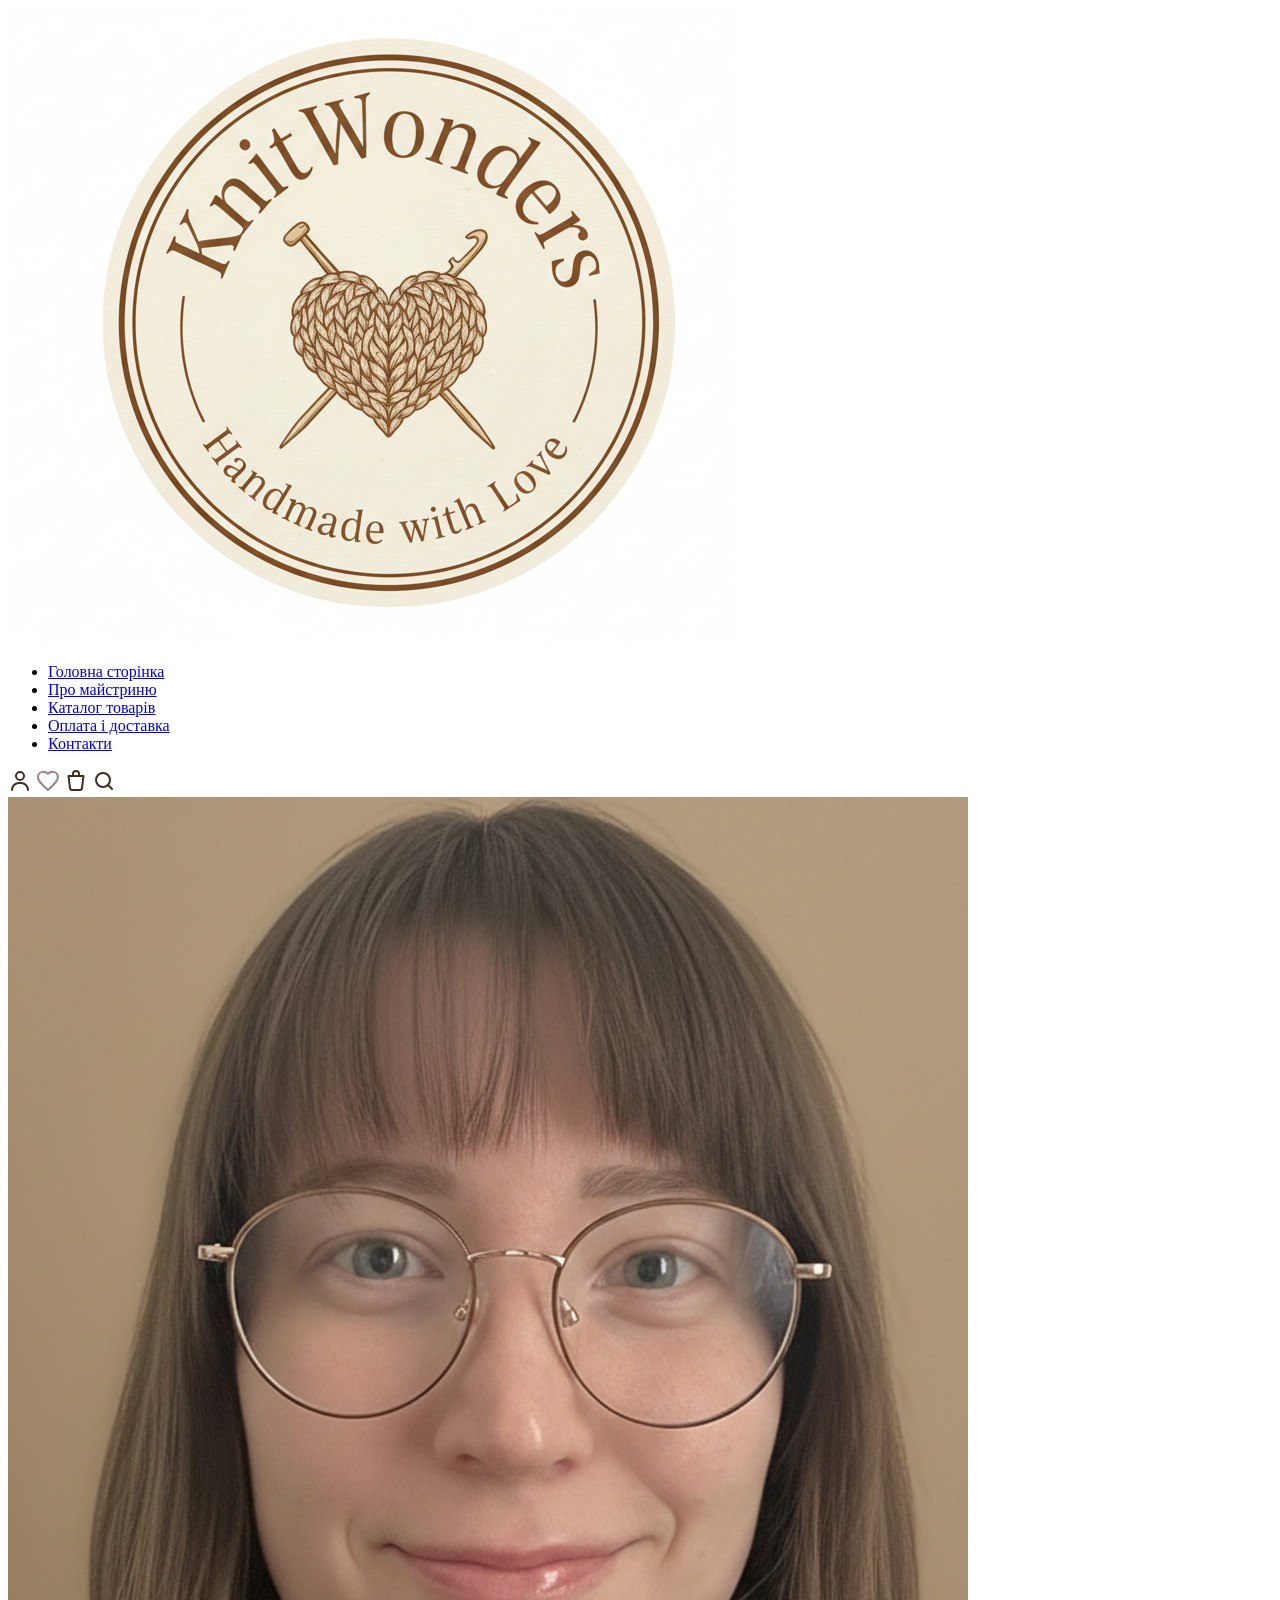
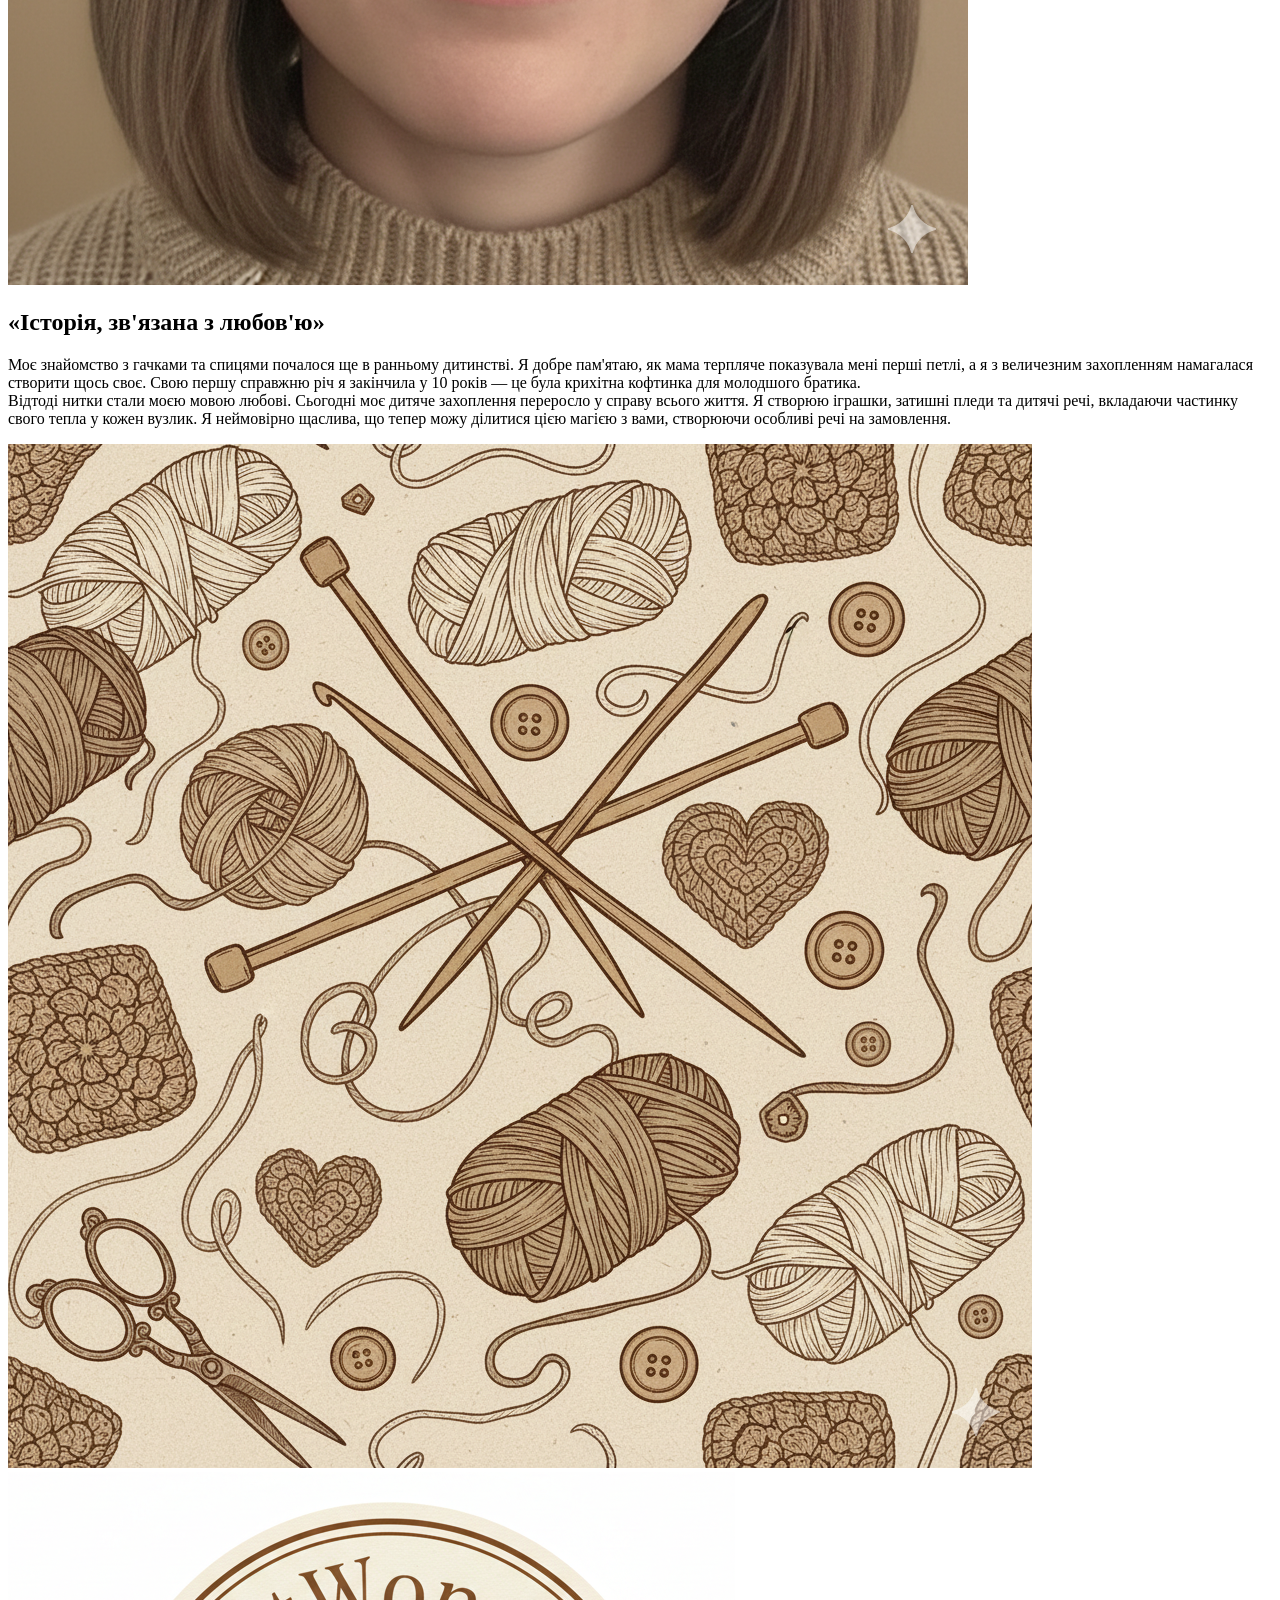
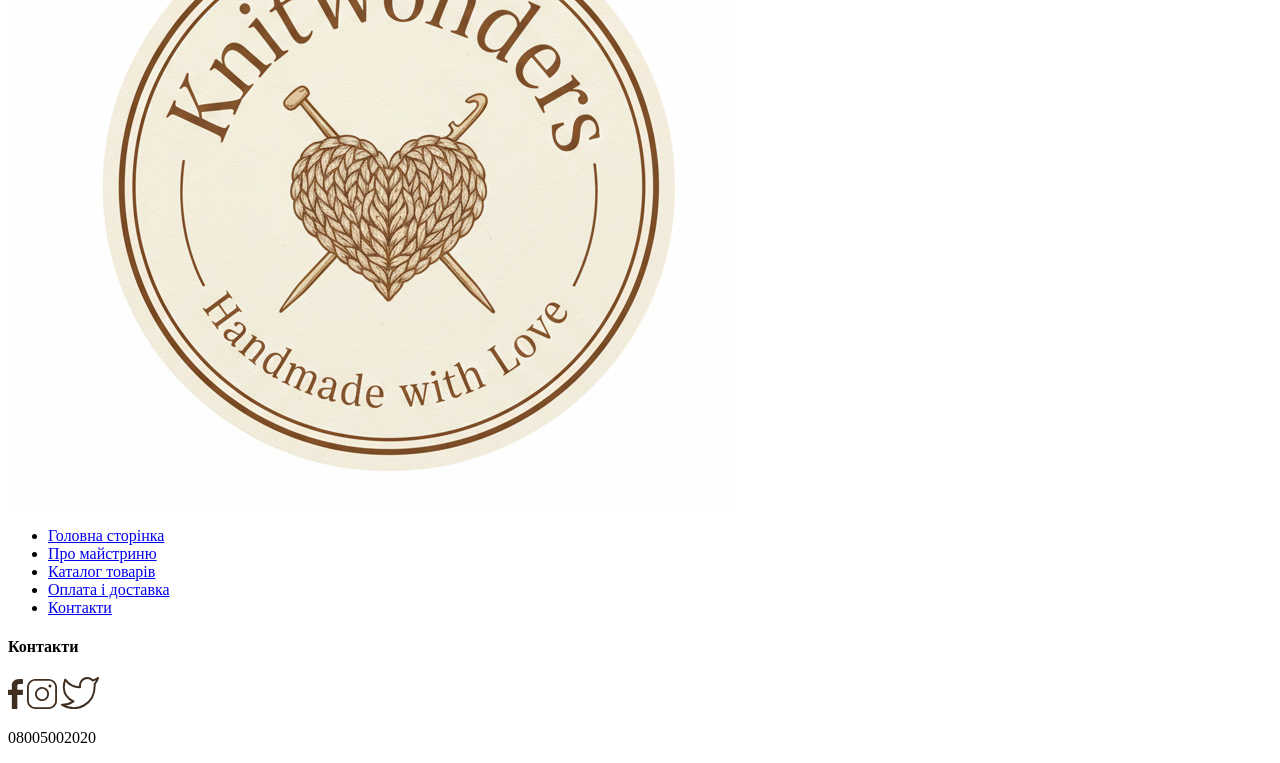
==== about.html @ 26080732 "first commit" ====
<!doctype html>
<html lang="uk">
  <head>
    <meta charset="UTF-8" />
    <meta name="viewport" content="width=device-width, initial-scale=1.0" />
    <link rel="icon" type="image/png" href="img/logo1.png" sizes="32x32" />
    <title>KnitWonders | В'язані іграшки та пледи</title>
    <link rel="stylesheet" href="style.css" />
    <script src="script.js" dafer></script>
  </head>
  <body>
    <header>
      <img src="img/logo1.png" alt="logo1" />
      <nav>
        <ul>
          <li><a href="index.html">Головна сторінка</a></li>
          <li><a href="about.html">Про майстриню</a></li>
          <li><a href="catalog.html">Каталог товарів</a></li>
          <li><a href="delivery.html">Оплата і доставка</a></li>
          <li><a href="#contacts">Контакти</a></li>
        </ul>
      </nav>
      <a href=""><img src="svg/user.svg" alt="user" /></a>
      <a href=""><img src="svg/heard.svg" alt="heard" /></a>
      <a href=""><img src="svg/bracket.svg" alt="bracket" /></a>
      <img src="svg/search.svg" alt="search" />
    </header>

    <section id="about_me">
      <img src="img/my_foto.png" alt="my_foto" />
      <h1>«Історія, зв'язана з любов'ю»</h1>
      <p>
        Моє знайомство з гачками та спицями почалося ще в ранньому дитинстві. Я
        добре пам'ятаю, як мама терпляче показувала мені перші петлі, а я з
        величезним захопленням намагалася створити щось своє. Свою першу
        справжню річ я закінчила у 10 років — це була крихітна кофтинка для
        молодшого братика. <br />
        Відтоді нитки стали моєю мовою любові. Сьогодні моє дитяче захоплення
        переросло у справу всього життя. Я створюю іграшки, затишні пледи та
        дитячі речі, вкладаючи частинку свого тепла у кожен вузлик. Я неймовірно
        щаслива, що тепер можу ділитися цією магією з вами, створюючи особливі
        речі на замовлення.
      </p>
    </section>
    <footer>
      <img
        src="img/Gemini_Generated_Image_ptmh42ptmh42ptmh.png"
        alt="img-footer"
      />
      <img src="img/logo1.png" alt="logo1" />
      <nav>
        <ul>
          <li><a href="index.html">Головна сторінка</a></li>
          <li><a href="about.html">Про майстриню</a></li>
          <li><a href="catalog.html">Каталог товарів</a></li>
          <li><a href="delivery.html">Оплата і доставка</a></li>
          <li><a href="contacts.html">Контакти</a></li>
        </ul>
      </nav>
      <div class="contact" id="contacts">
        <h4>Контакти</h4>
        <a href=""><img src="svg/facebook.svg" alt="facebook" /></a>
        <a href=""><img src="svg/instagram.svg" alt="instagram" /></a>
        <a href=""><img src="svg/twitter.svg" alt="twitter" /></a>
        <p>08005002020</p>
      </div>
    </footer>
  </body>
</html>
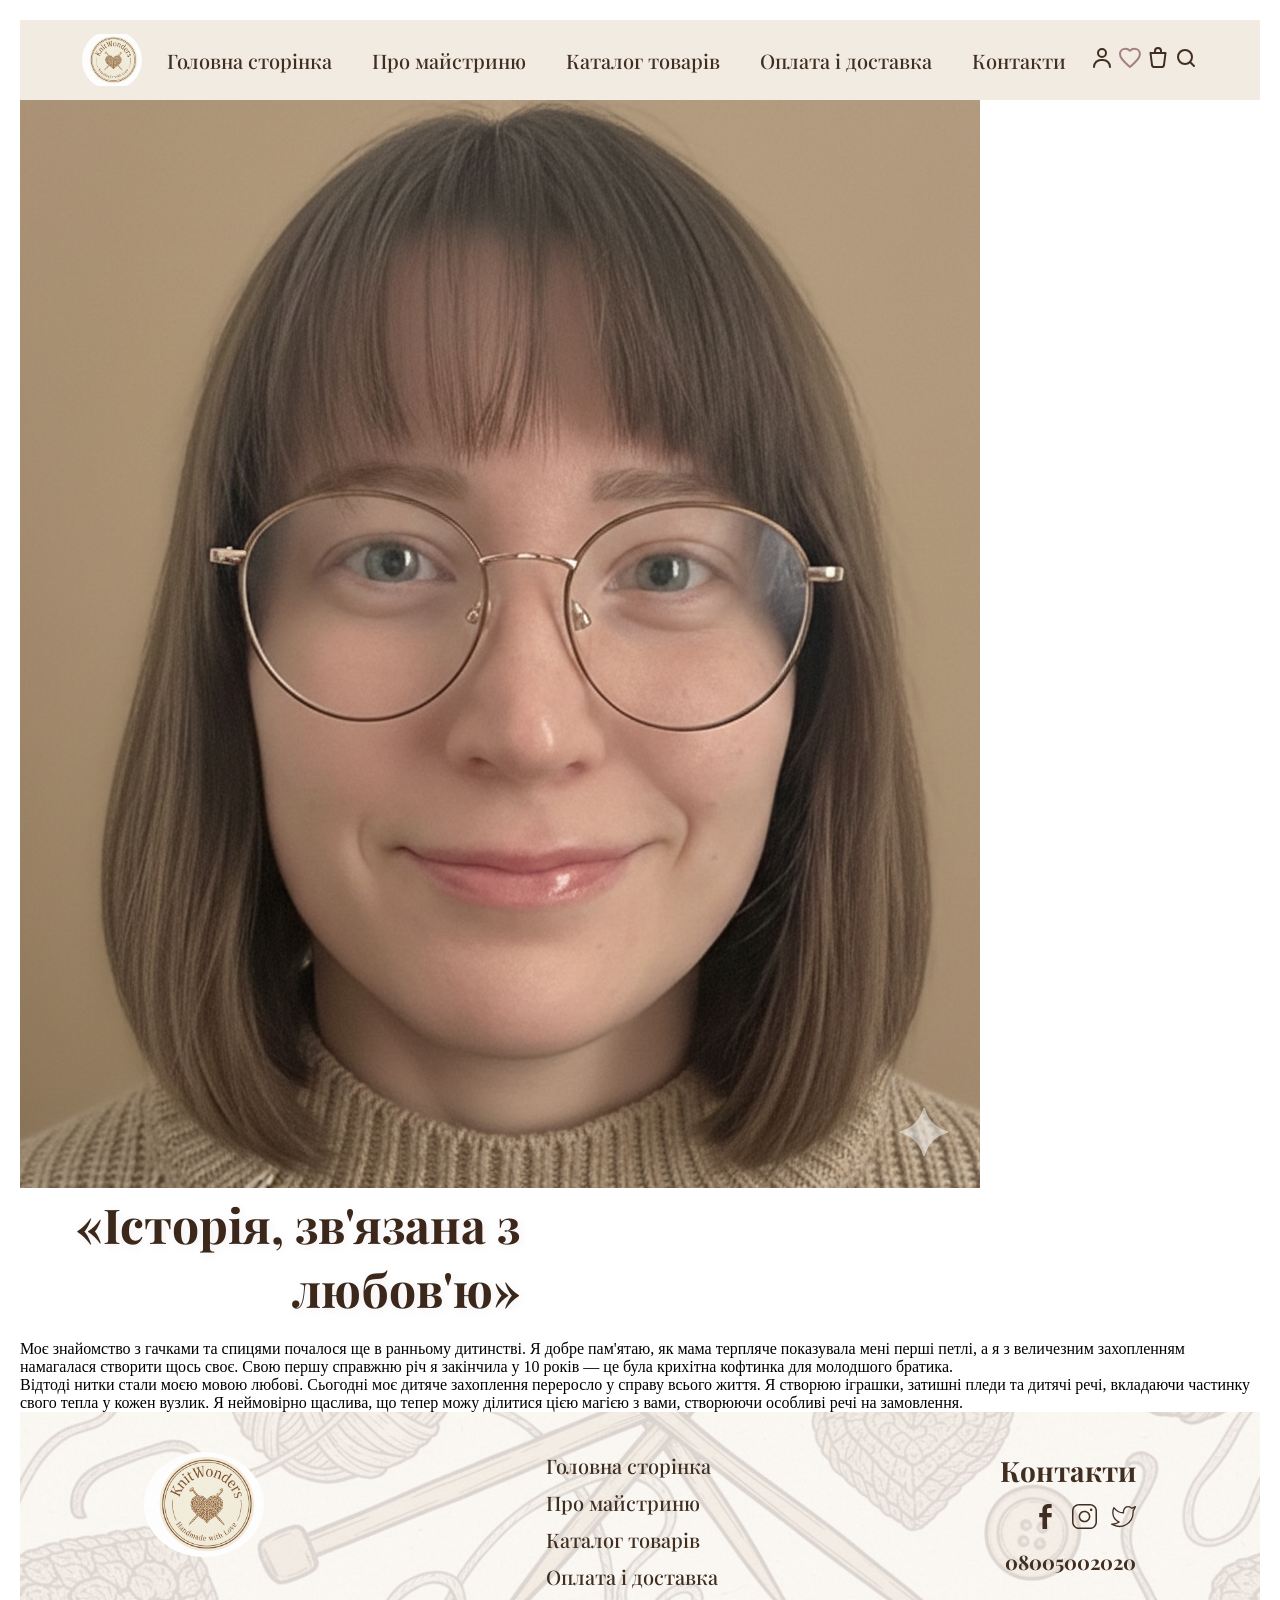
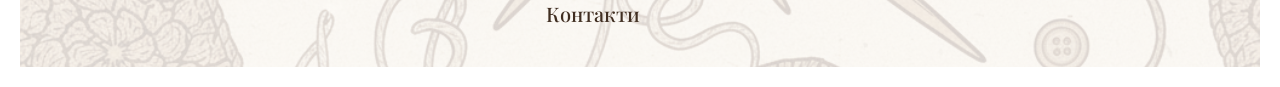
==== commit 83e6b359: "add changes" ====
--- a/about.html
+++ b/about.html
@@ -3,28 +3,26 @@
   <head>
     <meta charset="UTF-8" />
     <meta name="viewport" content="width=device-width, initial-scale=1.0" />
+    <link rel="preconnect" href="https://fonts.googleapis.com" />
+    <link rel="preconnect" href="https://fonts.gstatic.com" crossorigin />
+    <link
+      href="https://fonts.googleapis.com/css2?family=Delius+Unicase:wght@400;700&family=Farro:wght@300;400;500;700&family=Francois+One&family=Lato:ital,wght@0,100;0,300;0,400;0,700;0,900;1,100;1,300;1,400;1,700;1,900&family=Montserrat:wght@800&family=Nunito+Sans:ital,opsz,wght@0,6..12,200..1000;1,6..12,200..1000&family=Open+Sans:ital,wght@0,300..800;1,300..800&family=PT+Sans:ital,wght@0,400;0,700;1,400;1,700&family=Playfair+Display:ital,wght@0,400..900;1,400..900&family=Playwrite+NZ+Basic+Guides&family=Quicksand:wght@300..700&family=Raleway:ital,wght@0,100..900;1,100..900&family=Red+Hat+Display:ital,wght@0,300..900;1,300..900&family=Roboto:ital,wght@0,100..900;1,100..900&family=Source+Sans+3:ital,wght@1,600&family=Work+Sans:ital,wght@1,100..900&display=swap"
+      rel="stylesheet"
+    />
     <link rel="icon" type="image/png" href="img/logo1.png" sizes="32x32" />
     <title>KnitWonders | В'язані іграшки та пледи</title>
-    <link rel="stylesheet" href="style.css" />
-    <script src="script.js" dafer></script>
+    <link rel="stylesheet" href="style_hero.css" />
+    <link rel="stylesheet" href="style_header.css" />
+    <link rel="stylesheet" href="style_products.css" />
+    <link rel="stylesheet" href="style_reviews.css" />
+    <link rel="stylesheet" href="style_footer.css" />
+
+    <script src="script.js" defer></script>
+    <script src="script_reviews.js" defer></script>
+    <script src="include.js" defer></script>
   </head>
   <body>
-    <header>
-      <img src="img/logo1.png" alt="logo1" />
-      <nav>
-        <ul>
-          <li><a href="index.html">Головна сторінка</a></li>
-          <li><a href="about.html">Про майстриню</a></li>
-          <li><a href="catalog.html">Каталог товарів</a></li>
-          <li><a href="delivery.html">Оплата і доставка</a></li>
-          <li><a href="#contacts">Контакти</a></li>
-        </ul>
-      </nav>
-      <a href=""><img src="svg/user.svg" alt="user" /></a>
-      <a href=""><img src="svg/heard.svg" alt="heard" /></a>
-      <a href=""><img src="svg/bracket.svg" alt="bracket" /></a>
-      <img src="svg/search.svg" alt="search" />
-    </header>
+    <div id="header-placeholder"></div>
 
     <section id="about_me">
       <img src="img/my_foto.png" alt="my_foto" />
@@ -42,28 +40,6 @@
         речі на замовлення.
       </p>
     </section>
-    <footer>
-      <img
-        src="img/Gemini_Generated_Image_ptmh42ptmh42ptmh.png"
-        alt="img-footer"
-      />
-      <img src="img/logo1.png" alt="logo1" />
-      <nav>
-        <ul>
-          <li><a href="index.html">Головна сторінка</a></li>
-          <li><a href="about.html">Про майстриню</a></li>
-          <li><a href="catalog.html">Каталог товарів</a></li>
-          <li><a href="delivery.html">Оплата і доставка</a></li>
-          <li><a href="contacts.html">Контакти</a></li>
-        </ul>
-      </nav>
-      <div class="contact" id="contacts">
-        <h4>Контакти</h4>
-        <a href=""><img src="svg/facebook.svg" alt="facebook" /></a>
-        <a href=""><img src="svg/instagram.svg" alt="instagram" /></a>
-        <a href=""><img src="svg/twitter.svg" alt="twitter" /></a>
-        <p>08005002020</p>
-      </div>
-    </footer>
+    <div id="footer-placeholder"></div>
   </body>
 </html>
--- a/style_hero.css
+++ b/style_hero.css
@@ -0,0 +1,76 @@
+* {
+  margin: 0;
+  padding: 0;
+  box-sizing: border-box;
+}
+
+#hero {
+  position: relative;
+  width: 100%;
+  height: 80vh;
+  overflow: hidden;
+}
+
+.slide {
+  position: absolute;
+  top: 0;
+  left: 0;
+  width: 100%;
+  height: 100%;
+  object-fit: cover;
+  opacity: 0;
+  transition: opacity 1s ease-in-out;
+  z-index: 1;
+  display: block !important;
+}
+
+.slide.active {
+  opacity: 1;
+  z-index: 2;
+}
+
+.hero-overlay {
+  position: absolute;
+  top: 0;
+  left: 0;
+  width: 100%;
+  height: 100%;
+  z-index: 3;
+  display: flex;
+  flex-direction: column;
+  justify-content: space-evenly;
+  align-items: flex-end;
+  padding: 0 5%;
+  pointer-events: none;
+}
+
+h1 {
+  color: #3b281b;
+  font-size: 48px;
+  text-align: right;
+  max-width: 500px;
+  margin-bottom: 20px;
+  font-family: "Playfair Display", serif;
+  text-shadow: 2px 2px 10px rgb(243, 238, 238);
+}
+
+.dots {
+  list-style: none;
+  display: flex;
+  gap: 15px;
+  pointer-events: auto;
+  margin-top: 20px;
+}
+
+.dot {
+  width: 15px;
+  height: 15px;
+  border: 3px solid rgba(243, 238, 238, 0.501);
+  border-radius: 50%;
+  cursor: pointer;
+  transition: 0.3s;
+}
+
+.dot.active {
+  background-color: #8c6a4a;
+}
--- a/style_header.css
+++ b/style_header.css
@@ -0,0 +1,55 @@
+body {
+  margin: 20px;
+}
+/* Основні стилі для всієї шапки */
+header {
+  display: flex;
+  justify-content: space-between;
+  align-items: center;
+  padding: 10px 5%;
+  background-color: #f2ebe1;
+}
+
+header img[alt="logo1"] {
+  width: 60px;
+  height: 60px;
+  object-fit: contain;
+  border-radius: 50%;
+}
+
+nav ul {
+  list-style: none;
+  display: flex;
+  margin: 0;
+  padding: 0;
+  gap: 40px;
+}
+
+nav ul li a {
+  text-decoration: none; 
+  color: #402e21; 
+  font-weight: 500;
+  transition: color 0.3s ease; 
+    font-family: "Playfair Display", serif; 
+    font-size: 20px;
+}
+
+nav ul li a:hover {
+  color: #8c6a4a; 
+}
+
+.header-icons {
+  display: flex;
+  align-items: center;
+  gap: 15px; 
+}
+
+header img[src^="svg/"] {
+  width: 24px;
+  height: 24px;
+  transition: transform 0.2s ease;
+}
+
+header img[src^="svg/"]:hover {
+  transform: scale(1.1); /
+}
--- a/style_products.css
+++ b/style_products.css
@@ -0,0 +1,84 @@
+/* Основний контейнер для секції */
+#products {
+  background-color: #f2ebe1;
+  padding: 50px 1%;
+  text-align: center; /* Центруємо заголовок "Каталог" */
+}
+
+#products h2 {
+  margin-bottom: 30px;
+  font-size: 2rem;
+  color: #402e21;
+  font-family: "Playfair Display", serif;
+  font-size: 40px;
+}
+
+/* Контейнер, що тримає всі три блоки */
+#catalog1 {
+  display: flex;
+  flex-wrap: wrap; /* Дозволяє блокам переноситися на новий рядок */
+  justify-content: space-around; /* Центрує блоки в ряду */
+  gap: 50px; /* Відстань між блоками */
+}
+
+/* Стилі для кожного окремого блоку каталогу */
+.catalog {
+  display: flex;
+  flex-direction: column; /* Вибудовує елементи всередині блоку вертикально */
+  align-items: center; /* Центрує назву, фото та посилання */
+  width: 500px; /* Фіксована ширина для гарного вигляду */
+  background: #fff; /* Білий фон (за бажанням) */
+  padding: 20px;
+  border-radius: 15px;
+  box-shadow: 0 4px 10px rgba(0, 0, 0, 0.05); /* Легка тінь */
+}
+
+/* Назва блоку — зверху */
+.catalog h3 {
+  order: 1; /* Задаємо черговість: 1 — найперший */
+  margin-bottom: 15px;
+  color: #402e21;
+  font-family: "Playfair Display", serif;
+  font-size: 28px;
+}
+
+/* Картинка — посередині */
+.catalog img {
+  order: 2; /* 2 — посередині */
+  width: 100%; /* Розтягуємо по ширині блоку */
+  height: 360px; /* Фіксуємо висоту, щоб всі блоки були однакові */
+  object-fit: cover; /* Обрізаємо фото, щоб не деформувалося */
+  border-radius: 10px;
+  margin-bottom: 15px;
+}
+
+/* Посилання — знизу */
+.catalog a {
+  order: 3; /* 3 — в самому низу */
+  text-decoration: none;
+  color: #8c6a4a;
+  font-weight: bold;
+  border: 2px solid #8c6a4a;
+  padding: 10px 20px;
+  border-radius: 25px;
+  transition: all 0.3s ease;
+  font-family: "Playfair Display", serif;
+  font-size: 20px;
+}
+
+.catalog a:hover {
+  background-color: #8c6a4a;
+  color: #fff;
+}
+
+/* Адаптація для телефонів */
+@media (max-width: 768px) {
+  #products {
+    flex-direction: column; /* Блоки стають один під одним */
+    align-items: center;
+  }
+
+  .catalog {
+    width: 90%; /* На мобільному займають майже всю ширину */
+  }
+}
--- a/style_reviews.css
+++ b/style_reviews.css
@@ -0,0 +1,195 @@
+.container h2 {
+  display: flex;
+  justify-content: center;
+  margin: 40px;
+  color: #402e21;
+  font-family: "Playfair Display", serif;
+  font-size: 40px;
+}
+/* Контейнер для відгуків */
+
+.reviews-container {
+  display: flex;
+  flex-wrap: wrap;
+  gap: 20px;
+  justify-content: center;
+  margin-bottom: 40px;
+}
+
+/* Картка відгуку */
+.review-card {
+  background: #fff;
+  border-radius: 15px;
+  padding: 20px;
+  width: 300px; /* Ширина кожної картки */
+  box-shadow: 0 4px 15px rgba(0, 0, 0, 0.05);
+  border: 1px solid #f0e6db;
+}
+
+.user-info {
+  display: flex;
+  align-items: center;
+  gap: 15px;
+  margin-bottom: 15px;
+}
+
+.user-avatar {
+  width: 50px;
+  height: 50px;
+  border-radius: 50%; /* Робимо аватар круглим */
+  object-fit: cover;
+}
+
+.user-name {
+  margin: 0;
+  color: #402e21;
+}
+
+.review-text {
+  font-style: italic;
+  color: #555;
+  line-height: 1.5;
+}
+
+/* Стилі для форми */
+.reviews-form-container {
+  max-width: 600px;
+  margin: 0 auto;
+  background: #fdfaf7;
+  padding: 30px;
+  border-radius: 20px;
+  display: none; /* ПРИХОВАНО ЗА ЗАМОВЧУВАННЯМ */
+  box-shadow: 0 5px 20px rgba(0, 0, 0, 0.1);
+}
+
+.reviews-form-container.active {
+  display: block; /* ПОКАЗУЄМО, КОЛИ ДОДАЄТЬСЯ КЛАС active */
+}
+
+/* Кнопка "Написати відгук" */
+.toggle-form-btn {
+  display: block;
+  margin: 20px auto;
+  background-color: #8c6a4a;
+  color: white;
+  padding: 12px 25px;
+  border: none;
+  border-radius: 25px;
+  cursor: pointer;
+  font-weight: bold;
+  transition: 0.3s;
+}
+
+.toggle-form-btn:hover {
+  background-color: #402e21;
+}
+
+/* Поля форми */
+.form-row {
+  display: flex;
+  gap: 10px;
+  margin-bottom: 15px;
+}
+
+.form-row input,
+textarea {
+  width: 100%;
+  padding: 12px;
+  border: 1px solid #d9c5b2;
+  border-radius: 10px;
+  outline: none;
+}
+
+.submit-btn {
+  width: 100%;
+  background: #402e21;
+  color: white;
+  padding: 12px;
+  border: none;
+  border-radius: 10px;
+  cursor: pointer;
+  font-size: 16px;
+}
+/* Відгуки в рядок */
+.reviews-container {
+  display: flex;
+  flex-wrap: wrap; /* Дозволяє карткам переноситися, якщо мало місця */
+  gap: 20px;
+  justify-content: center;
+  padding: 20px 0;
+}
+
+.review-card {
+  flex: 0 1 300px; /* Картка не більше 300px */
+  border: 1px solid #ddd;
+  padding: 15px;
+  border-radius: 10px;
+  background: #fff;
+}
+
+/* Форма */
+.reviews-form-container {
+  display: none; /* СПОЧАТКУ ПРИХОВАНО */
+  margin-top: 20px;
+  padding: 20px;
+  border-radius: 10px;
+  background-color: #f9f4f0;
+}
+
+/* Клас, який ми будемо додавати через JS */
+.reviews-form-container.show {
+  display: block;
+}
+
+.toggle-form-btn {
+  display: block;
+  margin: 20px auto;
+  padding: 10px 20px;
+  cursor: pointer;
+}
+
+/* Батьківський контейнер, який обрізає все, що виходить за край */
+.reviews-section .container {
+  overflow: hidden;
+  position: relative;
+  padding: 20px 0;
+}
+
+/* Контейнер зі слайдами */
+.reviews-container {
+  display: flex;
+  flex-wrap: nowrap; /* Важливо: не дозволяємо карткам переноситися на новий рядок */
+  gap: 20px;
+  padding: 20px;
+
+  /* Додаємо автоматичну прокрутку */
+  overflow-x: auto; /* Дозволяє крутити пальцем на телефонах */
+  scroll-behavior: smooth;
+
+  /* Ховаємо смугу прокрутки для охайності */
+  -ms-overflow-style: none; /* для IE та Edge */
+  scrollbar-width: none; /* для Firefox */
+}
+
+.reviews-container::-webkit-scrollbar {
+  display: none; /* для Chrome, Safari та Opera */
+}
+
+/* Картка відгуку */
+.review-card {
+  flex: 0 0 300px; /* Картка завжди має ширину 300px і не стискається */
+  background: #fff;
+  border-radius: 15px;
+  padding: 20px;
+  box-shadow: 0 4px 15px rgba(0, 0, 0, 0.05);
+  border: 1px solid #f0e6db;
+}
+/* Кнопки видалення приховані для всіх */
+.delete-btn {
+  display: none !important;
+}
+
+/* Клас, який ми увімкнемо лише для вас */
+body.admin-mode .delete-btn {
+  display: block !important;
+}
--- a/style_footer.css
+++ b/style_footer.css
@@ -0,0 +1,93 @@
+footer {
+  background-image:
+    linear-gradient(rgba(255, 255, 255, 0.8), rgba(255, 255, 255, 0.8)),
+    url("img/Gemini_Generated_Image_ptmh42ptmh42ptmh.png");
+  background-size: cover;
+  background-position: center;
+  background-repeat: no-repeat;
+
+  /* Розподіляємо контент по боках */
+  display: flex;
+  justify-content: space-between;
+  align-items: flex-start;
+  padding: 40px 10%;
+  color: #402e21; /* Ваш основний колір тексту */
+}
+
+/* Приховуємо саму картинку з HTML, бо вона тепер на бекграунді */
+footer > img:first-child {
+  display: none;
+}
+
+/* Логотип та навігація (Ліва частина) */
+footer img[alt="logo1"] {
+  width: 120px; /* Налаштуйте розмір логотипу під себе */
+  margin-bottom: 20px;
+  border-radius: 50%;
+}
+
+footer nav ul {
+  list-style: none;
+  padding: 0;
+  margin: 0;
+  display: flex;
+  flex-direction: column; /* У стовпчик */
+  gap: 10px;
+}
+
+footer nav ul li a {
+  text-decoration: none;
+  color: #402e21;
+  font-weight: 500;
+  transition: 0.3s;
+}
+
+footer nav ul li a:hover {
+  color: #8c6a4a; /* Колір при наведенні */
+}
+
+/* Контакти (Права частина) */
+.contact {
+  text-align: right; /* Текст притиснутий до правого краю */
+}
+
+.contact h4 {
+  margin-bottom: 15px;
+  font-size: 28px;
+  font-family: "Playfair Display", serif;
+}
+
+.contact a {
+  display: inline-block;
+  margin-left: 10px;
+  transition: transform 0.3s;
+}
+
+.contact a:hover {
+  transform: scale(1.1); /* Легке збільшення іконок */
+}
+
+.contact img {
+  width: 25px; /* Розмір іконок соцмереж */
+  height: 25px;
+}
+
+.contact p {
+  margin-top: 15px;
+  font-weight: bold;
+  font-size: 20px;
+  font-family: "Playfair Display", serif;
+}
+
+/* Адаптація для телефонів */
+@media (max-width: 768px) {
+  footer {
+    flex-direction: column;
+    align-items: center;
+    text-align: center;
+    gap: 30px;
+  }
+  .contact {
+    text-align: center;
+  }
+}
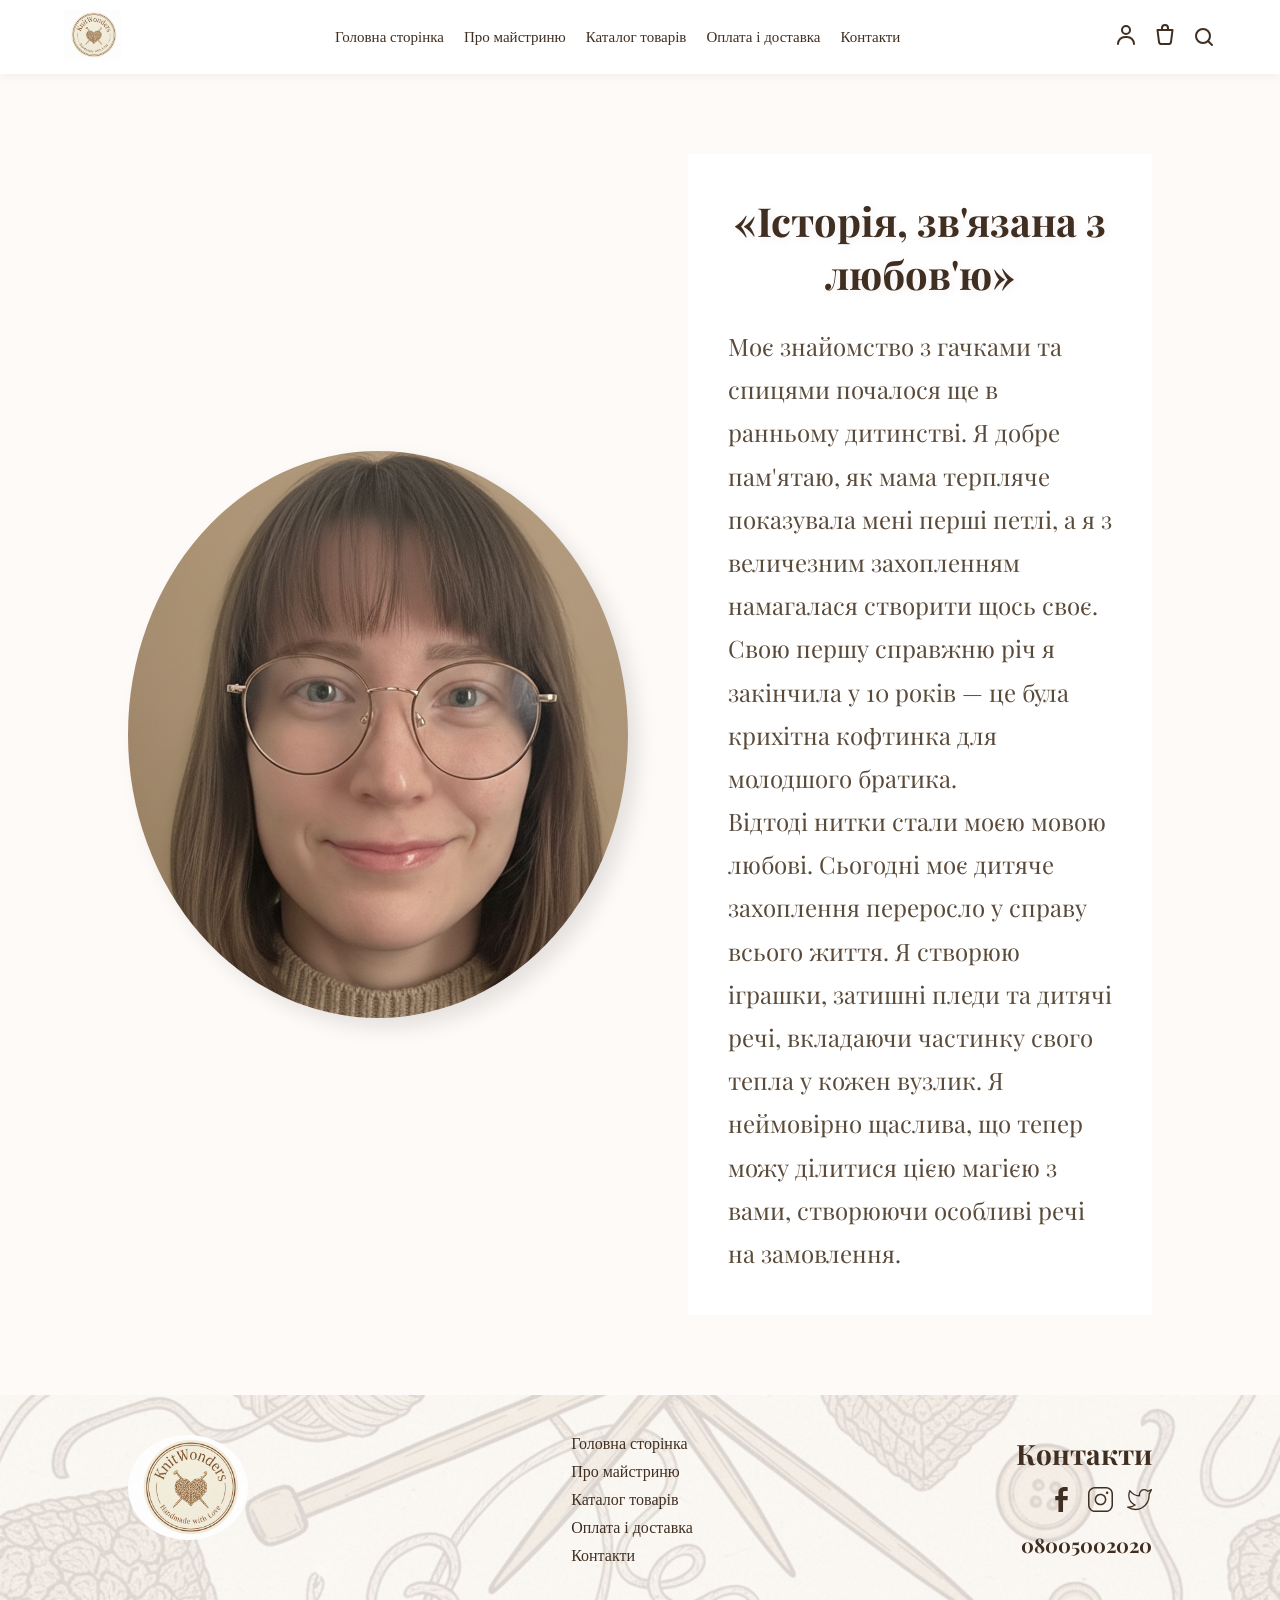
==== commit 58c376c7: "add changes" ====
--- a/about.html
+++ b/about.html
@@ -16,6 +16,7 @@
     <link rel="stylesheet" href="style_products.css" />
     <link rel="stylesheet" href="style_reviews.css" />
     <link rel="stylesheet" href="style_footer.css" />
+    <link rel="stylesheet" href="style_about_me.css" />
 
     <script src="script.js" defer></script>
     <script src="script_reviews.js" defer></script>
@@ -26,19 +27,21 @@
 
     <section id="about_me">
       <img src="img/my_foto.png" alt="my_foto" />
-      <h1>«Історія, зв'язана з любов'ю»</h1>
-      <p>
-        Моє знайомство з гачками та спицями почалося ще в ранньому дитинстві. Я
-        добре пам'ятаю, як мама терпляче показувала мені перші петлі, а я з
-        величезним захопленням намагалася створити щось своє. Свою першу
-        справжню річ я закінчила у 10 років — це була крихітна кофтинка для
-        молодшого братика. <br />
-        Відтоді нитки стали моєю мовою любові. Сьогодні моє дитяче захоплення
-        переросло у справу всього життя. Я створюю іграшки, затишні пледи та
-        дитячі речі, вкладаючи частинку свого тепла у кожен вузлик. Я неймовірно
-        щаслива, що тепер можу ділитися цією магією з вами, створюючи особливі
-        речі на замовлення.
-      </p>
+      <div id="info_about_me">
+        <h1>«Історія, зв'язана з любов'ю»</h1>
+        <p>
+          Моє знайомство з гачками та спицями почалося ще в ранньому дитинстві.
+          Я добре пам'ятаю, як мама терпляче показувала мені перші петлі, а я з
+          величезним захопленням намагалася створити щось своє. Свою першу
+          справжню річ я закінчила у 10 років — це була крихітна кофтинка для
+          молодшого братика. <br />
+          Відтоді нитки стали моєю мовою любові. Сьогодні моє дитяче захоплення
+          переросло у справу всього життя. Я створюю іграшки, затишні пледи та
+          дитячі речі, вкладаючи частинку свого тепла у кожен вузлик. Я
+          неймовірно щаслива, що тепер можу ділитися цією магією з вами,
+          створюючи особливі речі на замовлення.
+        </p>
+      </div>
     </section>
     <div id="footer-placeholder"></div>
   </body>
--- a/style_header.css
+++ b/style_header.css
@@ -1,55 +1,159 @@
-body {
-  margin: 20px;
-}
-/* Основні стилі для всієї шапки */
+/* 1. Основний контейнер шапки */
 header {
   display: flex;
   justify-content: space-between;
   align-items: center;
   padding: 10px 5%;
-  background-color: #f2ebe1;
+  background-color: #ffffff;
+  box-shadow: 0 2px 10px rgba(0, 0, 0, 0.05);
+  position: sticky;
+  top: 0;
+  z-index: 1000;
 }
 
-header img[alt="logo1"] {
-  width: 60px;
-  height: 60px;
-  object-fit: contain;
-  border-radius: 50%;
+/* 2. Логотип */
+.logo img {
+  height: 50px;
+  width: auto;
 }
 
-nav ul {
+/* 3. Навігація (Список посилань) */
+.nav-links {
+  display: flex;
   list-style: none;
-  display: flex;
+  gap: 20px;
   margin: 0;
   padding: 0;
-  gap: 40px;
 }
 
-nav ul li a {
-  text-decoration: none; 
-  color: #402e21; 
+.nav-links li a {
+  text-decoration: none;
+  color: #402e21;
   font-weight: 500;
-  transition: color 0.3s ease; 
-    font-family: "Playfair Display", serif; 
-    font-size: 20px;
+  font-size: 15px;
+  transition: 0.3s;
 }
 
-nav ul li a:hover {
-  color: #8c6a4a; 
+.nav-links li a:hover {
+  color: #8c6a4a;
 }
 
-.header-icons {
+/* 4. Блок з іконками (Пошук, Юзер, Кошик) */
+header div:last-child {
   display: flex;
   align-items: center;
-  gap: 15px; 
+  gap: 15px;
 }
 
-header img[src^="svg/"] {
+header div:last-child img {
   width: 24px;
   height: 24px;
-  transition: transform 0.2s ease;
+  cursor: pointer;
+  transition: transform 0.2s;
 }
 
-header img[src^="svg/"]:hover {
-  transform: scale(1.1); /
+header div:last-child img:hover {
+  transform: scale(1.1);
 }
+
+/* 5. Бургер-меню (приховане на ПК) */
+.burger-menu {
+  display: none;
+  flex-direction: column;
+  gap: 5px;
+  cursor: pointer;
+}
+
+.burger-menu span {
+  width: 25px;
+  height: 3px;
+  background-color: #402e21;
+  transition: 0.3s;
+}
+
+/* --- МОБІЛЬНА АДАПТАЦІЯ (max-width: 992px) --- */
+/* Стилі для мобільної версії (max-width: 992px) */
+@media (max-width: 992px) {
+  .nav-links {
+    position: fixed;
+    left: 0;
+    top: -100%; /* Меню сховане зверху */
+    width: 100%;
+    height: auto; /* Висота підлаштовується під контент */
+    background-color: #fdfaf7;
+    flex-direction: column;
+    align-items: center;
+    padding: 80px 0 40px 0; /* Відступ зверху, щоб не перекривати лого */
+    transition: all 0.5s ease-in-out;
+    z-index: 999;
+    box-shadow: 0 5px 15px rgba(0, 0, 0, 0.1);
+  }
+
+  /* Коли меню активне — воно виїжджає на top: 0 */
+  .nav-links.active {
+    top: 0;
+  }
+
+  .burger-menu {
+    display: flex;
+    z-index: 1001; /* Бургер завжди має бути над меню */
+  }
+
+  /* Анімація бургера у хрестик (щоб було зрозуміло, як закрити) */
+  .burger-menu.open span:nth-child(1) {
+    transform: rotate(45deg) translate(5px, 6px);
+  }
+  .burger-menu.open span:nth-child(2) {
+    opacity: 0;
+  }
+  .burger-menu.open span:nth-child(3) {
+    transform: rotate(-45deg) translate(5px, -7px);
+  }
+}
+
+.search-wrapper {
+  position: relative;
+}
+
+.search-input-box {
+  position: absolute;
+  right: 0;
+  top: 45px;
+  background: white;
+  border: 2px solid #8c6a4a;
+  border-radius: 8px;
+  padding: 8px 12px;
+  display: flex; /* Тримаємо flex для структури */
+  gap: 10px;
+  box-shadow: 0 4px 12px rgba(0, 0, 0, 0.15);
+  z-index: 2000;
+
+  /* Стан "Сховано" */
+  opacity: 0;
+  visibility: hidden;
+  transform: translateY(-10px);
+  transition: all 0.3s ease;
+}
+
+/* Стан "Активно" (коли JS додає клас) */
+.search-input-box.active {
+  opacity: 1;
+  visibility: visible;
+  transform: translateY(0);
+}
+
+#search-input {
+  border: 1px solid #ddd;
+  border-radius: 4px;
+  padding: 5px;
+  outline: none;
+}
+
+#search-close {
+  background: none;
+  border: none;
+  font-size: 20px;
+  cursor: pointer;
+  color: #8c6a4a;
+  line-height: 1;
+}
--- a/style_footer.css
+++ b/style_footer.css
@@ -26,7 +26,7 @@
   border-radius: 50%;
 }
 
-footer nav ul {
+footer ul {
   list-style: none;
   padding: 0;
   margin: 0;
@@ -35,14 +35,14 @@
   gap: 10px;
 }
 
-footer nav ul li a {
+footer ul li a {
   text-decoration: none;
   color: #402e21;
   font-weight: 500;
   transition: 0.3s;
 }
 
-footer nav ul li a:hover {
+footer ul li a:hover {
   color: #8c6a4a; /* Колір при наведенні */
 }
 
--- a/style_about_me.css
+++ b/style_about_me.css
@@ -0,0 +1,59 @@
+#about_me {
+  display: flex;
+  align-items: center;
+  justify-content: center;
+  gap: 60px;
+  padding: 80px 10%;
+  background-color: #fdfaf7; /* Теплий кремовий фон */
+}
+
+#about_me img {
+  width: 500px;
+  height: auto;
+  border-radius: 50%;
+  box-shadow: 10px 10px 20px rgba(0, 0, 0, 0.1);
+}
+
+/* СТИЛІ ДЛЯ БЛОКУ З ТЕКСТОМ ТА РАМКОЮ */
+#info_about_me {
+  max-width: 800px;
+  padding: 40px;
+  position: relative;
+  background-color: #ffffff;
+}
+
+/* Декоративний ефект: пунктирна лінія всередині (імітація стібків) */
+#info_about_me::after {
+  content: "";
+  position: absolute;
+  top: 10px;
+  left: 10px;
+  right: 10px;
+  bottom: 10px;
+  border-radius: 20px 0 20px 0;
+  pointer-events: none;
+}
+
+#info_about_me h1 {
+  font-family: "Playfair Display", serif;
+  color: #402e21;
+  margin-bottom: 25px;
+  font-size: 40px;
+  text-align: center;
+}
+
+#info_about_me p {
+  font-family: "Playfair Display", serif;
+  line-height: 1.8;
+  color: #5a4a3a;
+  font-size: 24px;
+}
+
+/* Адаптація під мобільні пристрої */
+@media (max-width: 1024px) {
+  #about_me {
+    flex-direction: column;
+    text-align: center;
+    gap: 40px;
+  }
+}
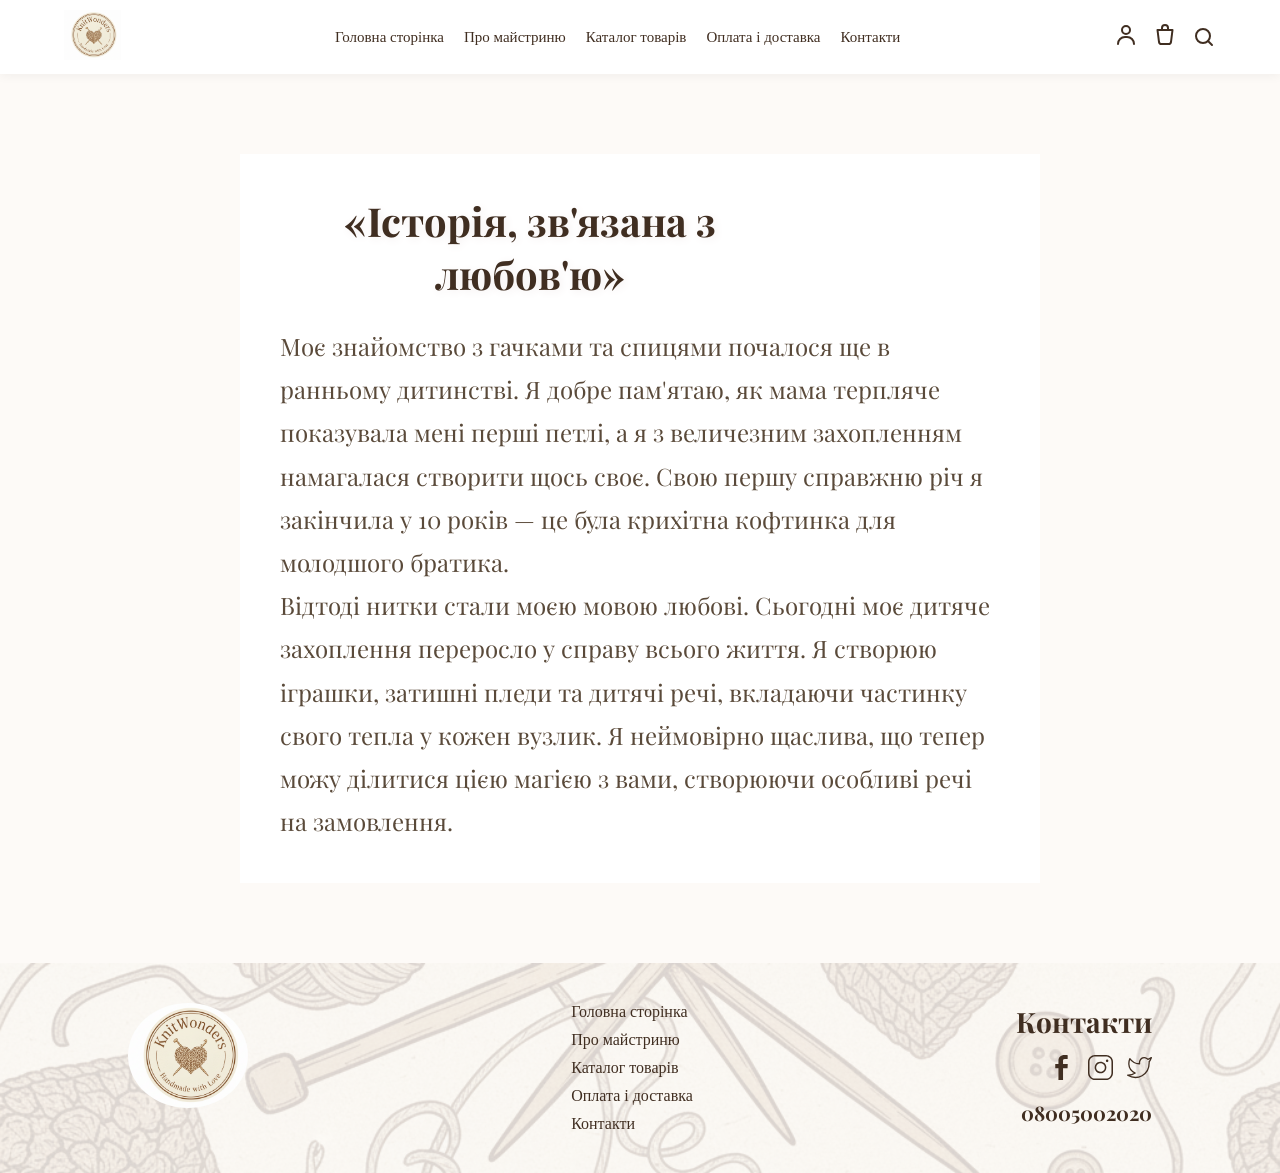
==== commit 707dec4d: "add chenges" ====
--- a/about.html
+++ b/about.html
@@ -24,9 +24,7 @@
   </head>
   <body>
     <div id="header-placeholder"></div>
-
     <section id="about_me">
-      <img src="img/my_foto.png" alt="my_foto" />
       <div id="info_about_me">
         <h1>«Історія, зв'язана з любов'ю»</h1>
         <p>
--- a/style_header.css
+++ b/style_header.css
@@ -157,3 +157,42 @@
   color: #8c6a4a;
   line-height: 1;
 }
+
+/* Примусові стилі для вікна пошуку */
+#search-container {
+  display: none; /* Керується через JS */
+  position: fixed !important; /* Фіксація відносно екрана */
+  top: 100px !important; /* Відступ зверху */
+  right: 20px !important; /* Відступ справа */
+  width: 300px !important;
+  min-height: 100px !important;
+  background-color: #ffffff !important; /* Білий фон обов'язково */
+  border: 2px solid #8c6a4a !important; /* Коричнева рамка */
+  border-radius: 12px !important;
+  padding: 20px !important;
+  z-index: 999999 !important; /* Поверх усіх елементів */
+  box-shadow: 0 10px 30px rgba(0, 0, 0, 0.3) !important;
+}
+
+/* Стиль для самого поля вводу всередині */
+#search-input {
+  width: 100% !important;
+  padding: 10px !important;
+  margin-bottom: 10px !important;
+  border: 1px solid #ccc !important;
+  border-radius: 5px !important;
+  display: block !important;
+  color: #000 !important;
+}
+
+/* Кнопка закриття */
+#search-close {
+  position: absolute;
+  top: 5px;
+  right: 10px;
+  background: none;
+  border: none;
+  font-size: 20px;
+  cursor: pointer;
+  color: #8c6a4a;
+}
--- a/style_products.css
+++ b/style_products.css
@@ -7,7 +7,6 @@
 
 #products h2 {
   margin-bottom: 30px;
-  font-size: 2rem;
   color: #402e21;
   font-family: "Playfair Display", serif;
   font-size: 40px;
@@ -82,3 +81,214 @@
     width: 90%; /* На мобільному займають майже всю ширину */
   }
 }
+
+/*styles for blanket, toys and toys for baby*/
+#blankets,
+#toys_for_baby,
+#toys {
+  display: grid;
+  grid-template-columns: repeat(
+    auto-fit,
+    minmax(280px, 1fr)
+  ); /* Автоматична сітка */
+  gap: 30px;
+  padding: 40px 5%;
+  background-color: #fff;
+}
+/* Окрема картка товару */
+#blankets > div {
+  background: #fdfaf7;
+  border-radius: 15px;
+  overflow: hidden;
+  transition:
+    transform 0.3s ease,
+    box-shadow 0.3s ease;
+  border: 1px solid #eee;
+  display: flex;
+  flex-direction: column;
+}
+#toys > div {
+  background: #fdfaf7;
+  border-radius: 15px;
+  overflow: hidden;
+  transition:
+    transform 0.3s ease,
+    box-shadow 0.3s ease;
+  border: 1px solid #eee;
+  display: flex;
+  flex-direction: column;
+}
+
+#toys_for_baby > div {
+  background: #fdfaf7;
+  border-radius: 15px;
+  overflow: hidden;
+  transition:
+    transform 0.3s ease,
+    box-shadow 0.3s ease;
+  border: 1px solid #eee;
+  display: flex;
+  flex-direction: column;
+}
+#blankets > div:hover {
+  transform: translateY(-5px);
+  box-shadow: 0 10px 20px rgba(0, 0, 0, 0.08);
+}
+
+#toys_for_baby > div:hover {
+  transform: translateY(-5px);
+  box-shadow: 0 10px 20px rgba(0, 0, 0, 0.08);
+}
+
+#toys > div:hover {
+  transform: translateY(-5px);
+  box-shadow: 0 10px 20px rgba(0, 0, 0, 0.08);
+}
+/* Фото товару */
+#blankets img[alt^="blanket"] {
+  width: 100%;
+  height: 250px;
+  object-fit: cover; /* Зберігає пропорції фото */
+}
+#toys_for_baby img[alt^="toy_for_baby1"] {
+  width: 100%;
+  height: 250px;
+  object-fit: cover; /* Зберігає пропорції фото */
+}
+#toys img[alt^="toy1"] {
+  width: 100%;
+  height: 250px;
+  object-fit: cover; /* Зберігає пропорції фото */
+}
+/* Контейнер з інфою всередині картки */
+.info_product {
+  padding: 20px;
+  text-align: center;
+  position: relative;
+}
+.info_product h4 {
+  font-family: "Playfair Display", serif;
+  color: #402e21;
+  font-size: 20px;
+  margin-bottom: 10px;
+  min-height: 44px; /* Для вирівнювання заголовків у ряд */
+}
+.info_product p {
+  font-family: "Playfair Display", serif;
+  font-weight: bold;
+  color: #8c6a4a;
+  font-size: 16px;
+  margin-bottom: 5px;
+}
+
+/* Кнопка "В кошик" */
+.button_product {
+  background-color: #8c6a4a;
+  color: white;
+  border: none;
+  padding: 10px 20px;
+  border-radius: 25px;
+  cursor: pointer;
+  display: flex;
+  align-items: center;
+  justify-content: center;
+  gap: 10px;
+  width: 100%;
+  transition: background 0.3s;
+  font-family: "Playfair Display", serif;
+  margin: 20px 0;
+}
+
+.button_product:hover {
+  background-color: #402e21;
+}
+
+.button_product img {
+  width: 18px;
+  filter: brightness(0) invert(1); /* Робить іконку кошика білою */
+}
+
+/* Іконка серця (обране) */
+.wishlist-btn img[alt="heart"] {
+  position: absolute;
+  top: -50px;
+  right: 15px;
+  background: white;
+  padding: 8px;
+  border-radius: 50%;
+  width: 35px;
+  height: 35px;
+  box-shadow: 0 2px 5px rgba(0, 0, 0, 0.1);
+  cursor: pointer;
+  transition: 0.3s;
+}
+
+.info_product img[alt="heart"]:hover {
+  transform: scale(1.1);
+}
+/* Блок вибору кількості */
+.quantity {
+  display: flex;
+  align-items: center;
+  border: 1px solid #ddd;
+  border-radius: 10px;
+  overflow: hidden;
+}
+
+.qty-btn {
+  background: #fdfaf7;
+  border: none;
+  padding: 5px 10px;
+  cursor: pointer;
+  width: 100%;
+}
+
+.quantity input {
+  width: 100px;
+  text-align: center;
+  border: none;
+  border-left: 1px solid #ddd;
+  border-right: 1px solid #ddd;
+  outline: none;
+}
+
+.section-title {
+  display: flex;
+  justify-content: center;
+  font-family: "Playfair Display", serif;
+  color: #402e21;
+  font-size: 36px;
+}
+/*для toys_for_baby*/
+
+/* Контейнер одного елемента результату */
+.search-item {
+  display: flex;
+  align-items: center;
+  gap: 15px;
+  padding: 10px;
+  border-bottom: 1px solid #f2ebe1;
+  cursor: pointer;
+  transition: background 0.2s;
+}
+
+.search-item:hover {
+  background: #fdfaf7;
+}
+
+/* Стиль прев'ю картинки */
+.search-img-preview {
+  width: 50px;
+  height: 50px;
+  object-fit: cover;
+  border-radius: 5px;
+  border: 1px solid #efe5db;
+}
+
+/* Текст назви */
+.search-name {
+  font-family: "Montserrat", sans-serif;
+  font-size: 14px;
+  color: #402e21;
+  font-weight: 500;
+}
--- a/style_footer.css
+++ b/style_footer.css
@@ -91,3 +91,14 @@
     text-align: center;
   }
 }
+#search-container {
+  position: fixed; /* Або absolute, якщо він всередині wrapper */
+  top: 60px;
+  right: 20px;
+  z-index: 9999; /* Дуже високий пріоритет */
+  background: white;
+  padding: 15px;
+  border: 2px solid #8c6a4a;
+  border-radius: 12px;
+  box-shadow: 0 5px 25px rgba(0, 0, 0, 0.2);
+}
--- a/style_about_me.css
+++ b/style_about_me.css
@@ -7,14 +7,6 @@
   background-color: #fdfaf7; /* Теплий кремовий фон */
 }
 
-#about_me img {
-  width: 500px;
-  height: auto;
-  border-radius: 50%;
-  box-shadow: 10px 10px 20px rgba(0, 0, 0, 0.1);
-}
-
-/* СТИЛІ ДЛЯ БЛОКУ З ТЕКСТОМ ТА РАМКОЮ */
 #info_about_me {
   max-width: 800px;
   padding: 40px;
